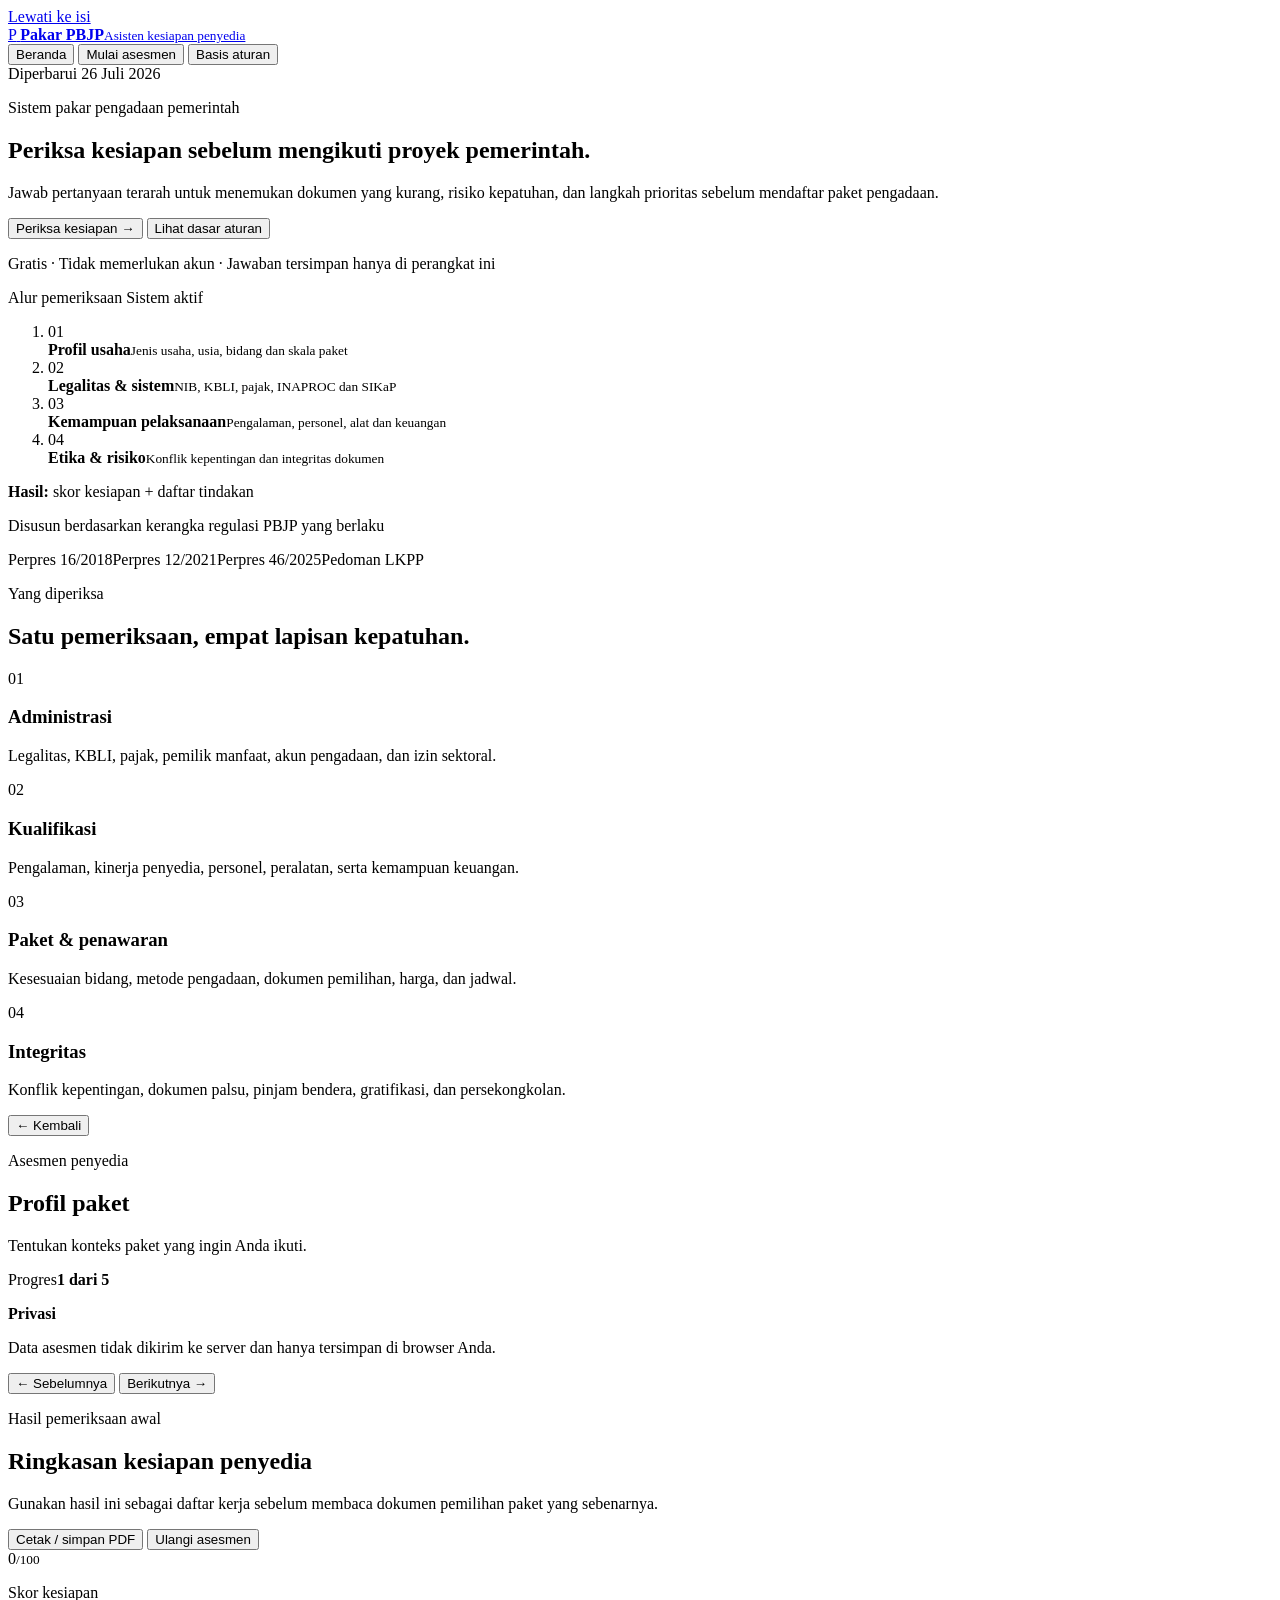
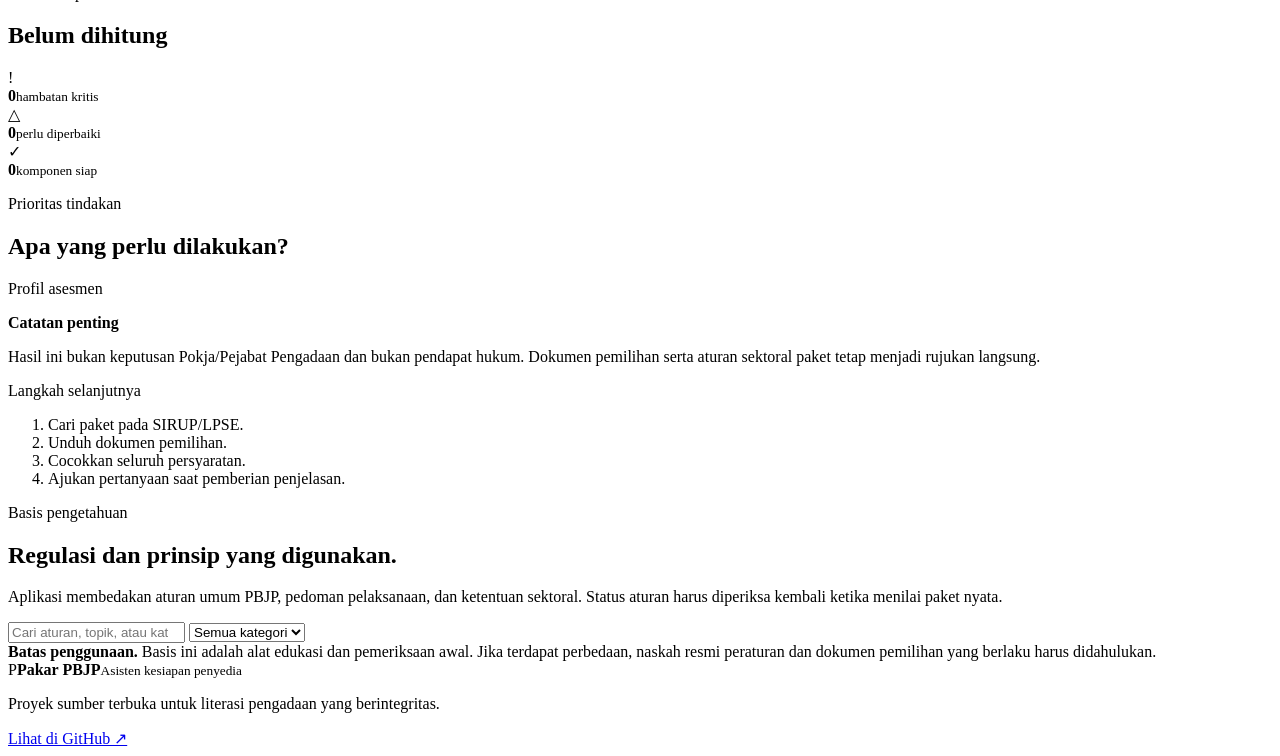
==== index.html @ 183fa2ee "Mulai aplikasi Pakar PBJP" ====
<!doctype html>
<html lang="id">
<head>
  <meta charset="utf-8">
  <meta name="viewport" content="width=device-width, initial-scale=1">
  <meta name="theme-color" content="#0b3b33">
  <meta name="description" content="Aplikasi pakar untuk membantu calon penyedia menilai kesiapan mengikuti Pengadaan Barang/Jasa Pemerintah.">
  <title>Pakar PBJP — Pemeriksaan Kesiapan Penyedia</title>
  <link rel="preconnect" href="https://fonts.googleapis.com">
  <link rel="preconnect" href="https://fonts.gstatic.com" crossorigin>
  <link href="https://fonts.googleapis.com/css2?family=DM+Sans:wght@400;500;600;700&family=Manrope:wght@600;700;800&display=swap" rel="stylesheet">
  <link rel="stylesheet" href="styles.css">
</head>
<body>
  <a class="skip-link" href="#main">Lewati ke isi</a>
  <header class="topbar">
    <a class="brand" href="#" aria-label="Pakar PBJP beranda">
      <span class="brand-mark">P</span>
      <span><strong>Pakar PBJP</strong><small>Asisten kesiapan penyedia</small></span>
    </a>
    <nav aria-label="Navigasi utama">
      <button class="nav-link active" data-view="home">Beranda</button>
      <button class="nav-link" data-view="assessment">Mulai asesmen</button>
      <button class="nav-link" data-view="rules">Basis aturan</button>
    </nav>
    <span class="update-badge">Diperbarui 26 Juli 2026</span>
  </header>

  <main id="main">
    <section class="view active" id="home">
      <div class="hero">
        <div class="hero-copy">
          <p class="eyebrow">Sistem pakar pengadaan pemerintah</p>
          <h1>Periksa kesiapan sebelum mengikuti proyek pemerintah.</h1>
          <p class="lead">Jawab pertanyaan terarah untuk menemukan dokumen yang kurang, risiko kepatuhan, dan langkah prioritas sebelum mendaftar paket pengadaan.</p>
          <div class="hero-actions">
            <button class="primary" data-start>Periksa kesiapan <span>→</span></button>
            <button class="secondary" data-view-link="rules">Lihat dasar aturan</button>
          </div>
          <p class="microcopy">Gratis · Tidak memerlukan akun · Jawaban tersimpan hanya di perangkat ini</p>
        </div>
        <div class="hero-panel" aria-label="Ringkasan proses">
          <div class="panel-head">
            <span>Alur pemeriksaan</span>
            <span class="status-dot">Sistem aktif</span>
          </div>
          <ol class="process-list">
            <li><span>01</span><div><strong>Profil usaha</strong><small>Jenis usaha, usia, bidang dan skala paket</small></div></li>
            <li><span>02</span><div><strong>Legalitas & sistem</strong><small>NIB, KBLI, pajak, INAPROC dan SIKaP</small></div></li>
            <li><span>03</span><div><strong>Kemampuan pelaksanaan</strong><small>Pengalaman, personel, alat dan keuangan</small></div></li>
            <li><span>04</span><div><strong>Etika & risiko</strong><small>Konflik kepentingan dan integritas dokumen</small></div></li>
          </ol>
          <div class="panel-foot"><strong>Hasil:</strong> skor kesiapan + daftar tindakan</div>
        </div>
      </div>

      <div class="trust-strip">
        <p>Disusun berdasarkan kerangka regulasi PBJP yang berlaku</p>
        <div>
          <span>Perpres 16/2018</span><span>Perpres 12/2021</span><span>Perpres 46/2025</span><span>Pedoman LKPP</span>
        </div>
      </div>

      <section class="feature-section">
        <div class="section-heading">
          <p class="eyebrow">Yang diperiksa</p>
          <h2>Satu pemeriksaan, empat lapisan kepatuhan.</h2>
        </div>
        <div class="feature-grid">
          <article><span class="icon">01</span><h3>Administrasi</h3><p>Legalitas, KBLI, pajak, pemilik manfaat, akun pengadaan, dan izin sektoral.</p></article>
          <article><span class="icon">02</span><h3>Kualifikasi</h3><p>Pengalaman, kinerja penyedia, personel, peralatan, serta kemampuan keuangan.</p></article>
          <article><span class="icon">03</span><h3>Paket & penawaran</h3><p>Kesesuaian bidang, metode pengadaan, dokumen pemilihan, harga, dan jadwal.</p></article>
          <article><span class="icon">04</span><h3>Integritas</h3><p>Konflik kepentingan, dokumen palsu, pinjam bendera, gratifikasi, dan persekongkolan.</p></article>
        </div>
      </section>
    </section>

    <section class="view assessment-shell" id="assessment">
      <aside class="assessment-side">
        <button class="back-link" data-view-link="home">← Kembali</button>
        <p class="eyebrow">Asesmen penyedia</p>
        <h2 id="stageTitle">Profil paket</h2>
        <p id="stageDescription">Tentukan konteks paket yang ingin Anda ikuti.</p>
        <div class="progress-wrap">
          <div class="progress-label"><span>Progres</span><strong id="progressText">1 dari 5</strong></div>
          <div class="progress"><span id="progressBar"></span></div>
        </div>
        <ol class="stepper" id="stepper"></ol>
        <div class="privacy-note"><strong>Privasi</strong><p>Data asesmen tidak dikirim ke server dan hanya tersimpan di browser Anda.</p></div>
      </aside>

      <div class="assessment-main">
        <form id="assessmentForm" novalidate>
          <div id="questions"></div>
          <div class="form-actions">
            <button type="button" class="secondary" id="prevBtn">← Sebelumnya</button>
            <button type="button" class="primary" id="nextBtn">Berikutnya →</button>
          </div>
        </form>
      </div>
    </section>

    <section class="view result-view" id="result">
      <div class="result-header">
        <div>
          <p class="eyebrow">Hasil pemeriksaan awal</p>
          <h1>Ringkasan kesiapan penyedia</h1>
          <p>Gunakan hasil ini sebagai daftar kerja sebelum membaca dokumen pemilihan paket yang sebenarnya.</p>
        </div>
        <div class="result-actions">
          <button class="secondary" id="printBtn">Cetak / simpan PDF</button>
          <button class="primary" id="restartBtn">Ulangi asesmen</button>
        </div>
      </div>
      <div class="score-grid">
        <article class="score-card">
          <div class="score-ring" id="scoreRing"><span id="scoreValue">0</span><small>/100</small></div>
          <div><p class="eyebrow">Skor kesiapan</p><h2 id="scoreLabel">Belum dihitung</h2><p id="scoreSummary"></p></div>
        </article>
        <article class="stat-card"><span class="stat-icon danger">!</span><div><strong id="criticalCount">0</strong><small>hambatan kritis</small></div></article>
        <article class="stat-card"><span class="stat-icon warning">△</span><div><strong id="warningCount">0</strong><small>perlu diperbaiki</small></div></article>
        <article class="stat-card"><span class="stat-icon good">✓</span><div><strong id="readyCount">0</strong><small>komponen siap</small></div></article>
      </div>
      <div class="result-layout">
        <section>
          <div class="result-section-head"><div><p class="eyebrow">Prioritas tindakan</p><h2>Apa yang perlu dilakukan?</h2></div><div class="filter-group" id="resultFilters"></div></div>
          <div id="recommendations" class="recommendations"></div>
        </section>
        <aside class="result-aside">
          <div class="aside-card"><p class="eyebrow">Profil asesmen</p><div id="profileSummary"></div></div>
          <div class="aside-card caution"><strong>Catatan penting</strong><p>Hasil ini bukan keputusan Pokja/Pejabat Pengadaan dan bukan pendapat hukum. Dokumen pemilihan serta aturan sektoral paket tetap menjadi rujukan langsung.</p></div>
          <div class="aside-card"><p class="eyebrow">Langkah selanjutnya</p><ol><li>Cari paket pada SIRUP/LPSE.</li><li>Unduh dokumen pemilihan.</li><li>Cocokkan seluruh persyaratan.</li><li>Ajukan pertanyaan saat pemberian penjelasan.</li></ol></div>
        </aside>
      </div>
    </section>

    <section class="view rules-view" id="rules">
      <div class="page-intro">
        <p class="eyebrow">Basis pengetahuan</p>
        <h1>Regulasi dan prinsip yang digunakan.</h1>
        <p>Aplikasi membedakan aturan umum PBJP, pedoman pelaksanaan, dan ketentuan sektoral. Status aturan harus diperiksa kembali ketika menilai paket nyata.</p>
      </div>
      <div class="rule-toolbar">
        <input id="ruleSearch" type="search" placeholder="Cari aturan, topik, atau kata kunci…" aria-label="Cari basis aturan">
        <select id="ruleCategory" aria-label="Filter kategori"><option value="all">Semua kategori</option></select>
      </div>
      <div class="rule-list" id="ruleList"></div>
      <div class="rules-disclaimer"><strong>Batas penggunaan.</strong> Basis ini adalah alat edukasi dan pemeriksaan awal. Jika terdapat perbedaan, naskah resmi peraturan dan dokumen pemilihan yang berlaku harus didahulukan.</div>
    </section>
  </main>

  <footer>
    <div class="brand"><span class="brand-mark">P</span><span><strong>Pakar PBJP</strong><small>Asisten kesiapan penyedia</small></span></div>
    <p>Proyek sumber terbuka untuk literasi pengadaan yang berintegritas.</p>
    <a href="https://github.com/Rofikk/pakar-pbjp" target="_blank" rel="noreferrer">Lihat di GitHub ↗</a>
  </footer>
  <script src="app.js"></script>
</body>
</html>
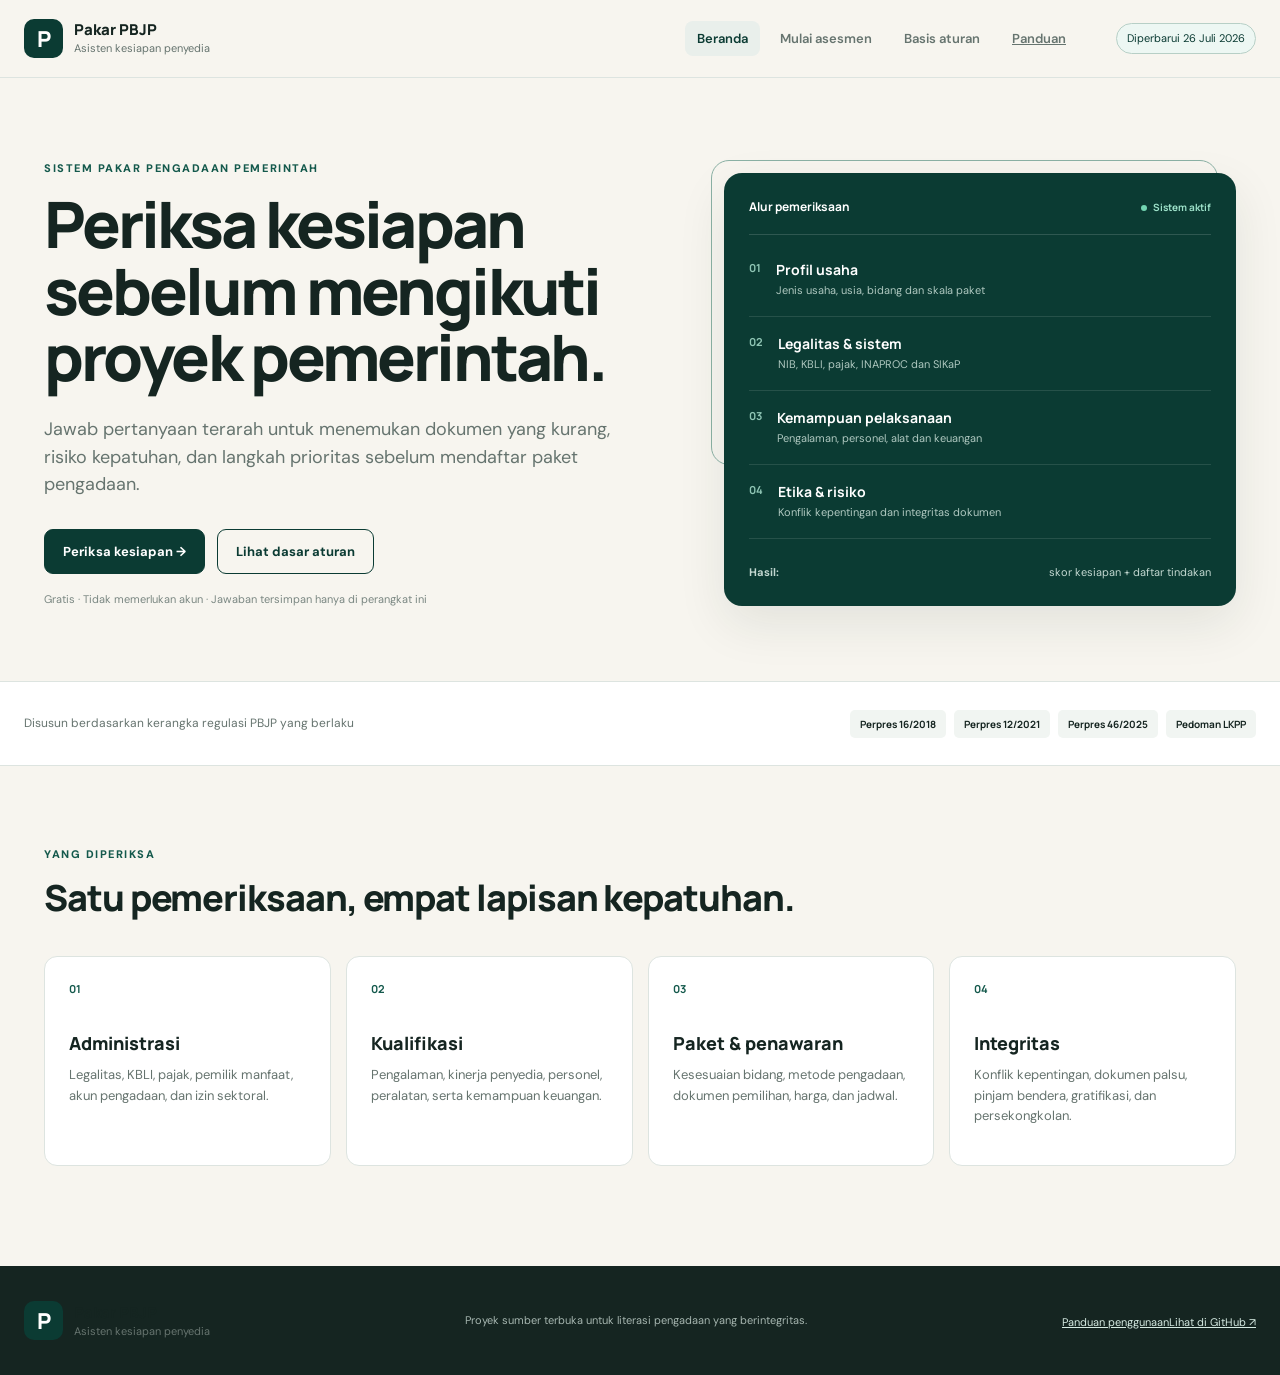
==== commit d0c72f85: "Tambahkan panduan pada index.html" ====
--- a/index.html
+++ b/index.html
@@ -22,6 +22,7 @@
       <button class="nav-link active" data-view="home">Beranda</button>
       <button class="nav-link" data-view="assessment">Mulai asesmen</button>
       <button class="nav-link" data-view="rules">Basis aturan</button>
+      <a class="nav-link" href="panduan.html">Panduan</a>
     </nav>
     <span class="update-badge">Diperbarui 26 Juli 2026</span>
   </header>
@@ -152,7 +153,7 @@
   <footer>
     <div class="brand"><span class="brand-mark">P</span><span><strong>Pakar PBJP</strong><small>Asisten kesiapan penyedia</small></span></div>
     <p>Proyek sumber terbuka untuk literasi pengadaan yang berintegritas.</p>
-    <a href="https://github.com/Rofikk/pakar-pbjp" target="_blank" rel="noreferrer">Lihat di GitHub ↗</a>
+    <div class="footer-links"><a href="panduan.html">Panduan penggunaan</a><a href="https://github.com/Rofikk/pakar-pbjp" target="_blank" rel="noreferrer">Lihat di GitHub ↗</a></div>
   </footer>
   <script src="app.js"></script>
 </body>
--- a/styles.css
+++ b/styles.css
@@ -0,0 +1,4 @@
+:root{--ink:#152521;--muted:#66746f;--green:#0b3b33;--green2:#14594c;--mint:#d9eee7;--cream:#f7f5ef;--paper:#fff;--line:#dde4e0;--red:#b83d3d;--amber:#b36b09;--shadow:0 18px 50px rgba(17,45,38,.09)}
+*{box-sizing:border-box}html{scroll-behavior:smooth}body{margin:0;color:var(--ink);background:var(--cream);font-family:"DM Sans",sans-serif;line-height:1.55}.skip-link{position:absolute;left:-999px}.skip-link:focus{left:16px;top:16px;z-index:99;background:#fff;padding:10px}.topbar{height:78px;background:rgba(247,245,239,.95);backdrop-filter:blur(12px);display:flex;align-items:center;padding:0 max(24px,calc((100vw - 1240px)/2));border-bottom:1px solid var(--line);gap:38px;position:sticky;top:0;z-index:20}.brand{display:flex;align-items:center;gap:11px;text-decoration:none;color:var(--ink);margin-right:auto}.brand-mark{display:grid;place-items:center;width:39px;height:39px;border-radius:10px;background:var(--green);color:white;font:800 22px Manrope}.brand strong,.brand small{display:block}.brand strong{font:800 15px Manrope}.brand small{font-size:11px;color:var(--muted)}nav{display:flex;gap:8px}.nav-link{border:0;background:transparent;padding:9px 12px;border-radius:8px;color:var(--muted);cursor:pointer;font:600 13px "DM Sans"}.nav-link:hover,.nav-link.active{color:var(--green);background:#e9efeb}.update-badge{font-size:11px;border:1px solid #b7cfc6;background:#edf7f3;color:var(--green);padding:6px 10px;border-radius:99px}.view{display:none}.view.active{display:block}.hero{max-width:1240px;margin:0 auto;padding:82px 24px 62px;display:grid;grid-template-columns:1.08fr .92fr;gap:80px;align-items:center}.eyebrow{text-transform:uppercase;letter-spacing:.14em;color:var(--green2);font-size:11px;font-weight:800;margin:0 0 14px}.hero h1,.page-intro h1,.result-header h1{font:800 clamp(38px,5vw,68px)/1.04 Manrope;margin:0;letter-spacing:-.045em;max-width:780px}.lead{font-size:18px;color:var(--muted);max-width:650px;margin:25px 0 30px}.hero-actions,.result-actions,.form-actions{display:flex;gap:12px}.primary,.secondary{border-radius:9px;padding:13px 18px;font:700 13px "DM Sans";cursor:pointer;border:1px solid var(--green);transition:.2s}.primary{background:var(--green);color:#fff}.primary:hover{background:var(--green2);transform:translateY(-1px)}.secondary{background:transparent;color:var(--green)}.secondary:hover{background:#e8efeb}.microcopy{font-size:11px;color:#7a8782;margin-top:17px}.hero-panel{background:var(--green);color:#fff;border-radius:18px;padding:25px;box-shadow:var(--shadow);position:relative}.hero-panel:before{content:"";position:absolute;inset:-13px 18px auto -13px;height:70%;border:1px solid #8bb1a5;border-radius:18px;z-index:-1}.panel-head,.panel-foot,.progress-label{display:flex;justify-content:space-between;align-items:center}.panel-head{font:700 12px Manrope;padding-bottom:19px;border-bottom:1px solid rgba(255,255,255,.15)}.status-dot{color:#9de1c9;font-size:10px}.status-dot:before{content:"";display:inline-block;width:6px;height:6px;border-radius:50%;background:#72d5b2;margin-right:6px}.process-list{list-style:none;margin:0;padding:8px 0}.process-list li{display:flex;gap:15px;padding:17px 0;border-bottom:1px solid rgba(255,255,255,.11)}.process-list li>span{font:700 11px Manrope;color:#8fc5b4}.process-list strong,.process-list small{display:block}.process-list strong{font:700 14px Manrope}.process-list small{font-size:11px;color:#afc8c0;margin-top:3px}.panel-foot{font-size:11px;padding-top:17px;color:#c3d8d1}.trust-strip{background:#fff;border-block:1px solid var(--line);padding:20px max(24px,calc((100vw - 1240px)/2));display:flex;align-items:center;justify-content:space-between;gap:30px}.trust-strip p{font-size:12px;color:var(--muted)}.trust-strip div{display:flex;gap:8px;flex-wrap:wrap}.trust-strip span{font:700 10px Manrope;background:#f1f5f2;padding:7px 10px;border-radius:5px}.feature-section{max-width:1240px;margin:auto;padding:80px 24px 100px}.section-heading h2,.result-section-head h2{font:800 36px/1.15 Manrope;margin:0;letter-spacing:-.03em}.feature-grid{display:grid;grid-template-columns:repeat(4,1fr);gap:15px;margin-top:38px}.feature-grid article{background:#fff;border:1px solid var(--line);border-radius:13px;padding:24px;min-height:210px}.feature-grid .icon{font:700 11px Manrope;color:var(--green2);display:block;margin-bottom:35px}.feature-grid h3{font:800 18px Manrope;margin:0 0 10px}.feature-grid p{font-size:13px;color:var(--muted);margin:0}.assessment-shell.active{display:grid;grid-template-columns:330px minmax(0,850px);max-width:1240px;margin:0 auto;min-height:calc(100vh - 78px)}.assessment-side{padding:45px 35px 50px 24px;border-right:1px solid var(--line)}.assessment-side h2{font:800 27px Manrope;margin:0 0 8px}.assessment-side>p:not(.eyebrow){font-size:13px;color:var(--muted)}.back-link{border:0;background:transparent;padding:0;margin-bottom:40px;color:var(--muted);cursor:pointer}.progress-wrap{margin:33px 0}.progress-label{font-size:11px;margin-bottom:8px}.progress{height:6px;background:#dce5e0;border-radius:10px;overflow:hidden}.progress span{display:block;height:100%;width:20%;background:var(--green2);transition:.25s}.stepper{list-style:none;padding:0;margin:35px 0}.stepper li{display:flex;gap:12px;align-items:center;color:#8b9692;font-size:12px;padding:9px 0}.stepper li span{width:25px;height:25px;border-radius:50%;display:grid;place-items:center;border:1px solid #cad4cf;font-size:10px}.stepper li.active{color:var(--green);font-weight:700}.stepper li.active span,.stepper li.done span{background:var(--green);border-color:var(--green);color:#fff}.privacy-note{background:#edf3ef;border-radius:10px;padding:15px;font-size:11px;margin-top:35px}.privacy-note p{margin:4px 0 0;color:var(--muted)}.assessment-main{padding:52px 50px}.question-head{margin-bottom:33px}.question-head .counter{font:800 11px Manrope;color:var(--green2)}.question-head h1{font:800 32px/1.15 Manrope;margin:8px 0}.question-head p{color:var(--muted);font-size:14px}.question-group{border:0;padding:0;margin:0 0 27px}.question-group legend{font:700 15px Manrope;margin-bottom:12px}.required{color:var(--red)}.option-grid{display:grid;grid-template-columns:repeat(2,1fr);gap:10px}.option{position:relative}.option input{position:absolute;opacity:0}.option label{display:block;background:#fff;border:1px solid var(--line);border-radius:10px;padding:14px 15px;cursor:pointer;min-height:67px}.option label strong,.option label small{display:block}.option label strong{font-size:13px}.option label small{font-size:11px;color:var(--muted);margin-top:3px}.option input:checked+label{border:2px solid var(--green2);background:#edf7f3;padding:13px 14px}.option input:focus-visible+label{outline:3px solid #83b7a7}.field input,.field select{width:100%;padding:13px;border:1px solid var(--line);border-radius:9px;background:#fff;font:13px "DM Sans";margin-top:7px}.form-actions{justify-content:space-between;border-top:1px solid var(--line);padding-top:25px;margin-top:35px}.error-message{background:#fff0f0;color:#8f2c2c;border:1px solid #e8bbbb;padding:10px 12px;border-radius:8px;font-size:12px;margin-bottom:18px}.result-view,.rules-view{max-width:1240px;margin:auto;padding:55px 24px 100px}.result-header{display:flex;justify-content:space-between;align-items:end;border-bottom:1px solid var(--line);padding-bottom:32px}.result-header h1,.page-intro h1{font-size:44px}.result-header>div>p:last-child,.page-intro>p:last-child{color:var(--muted);max-width:700px}.score-grid{display:grid;grid-template-columns:2fr repeat(3,1fr);gap:12px;margin:25px 0}.score-card,.stat-card,.aside-card{background:#fff;border:1px solid var(--line);border-radius:12px;padding:20px}.score-card{display:flex;align-items:center;gap:20px}.score-card h2{font:800 20px Manrope;margin:0}.score-card p:last-child{font-size:12px;color:var(--muted);margin:5px 0}.score-ring{--score:0;flex:0 0 88px;width:88px;height:88px;border-radius:50%;display:grid;place-items:center;background:conic-gradient(var(--green2) calc(var(--score)*1%),#e1e8e4 0);position:relative;font:800 25px Manrope}.score-ring:before{content:"";position:absolute;inset:8px;background:#fff;border-radius:50%}.score-ring span,.score-ring small{position:relative;z-index:1}.score-ring small{font-size:9px;margin-left:-24px;margin-top:35px}.stat-card{display:flex;align-items:center;gap:12px}.stat-card strong,.stat-card small{display:block}.stat-card strong{font:800 25px Manrope}.stat-card small{font-size:10px;color:var(--muted)}.stat-icon{width:35px;height:35px;border-radius:50%;display:grid;place-items:center;font-weight:800}.stat-icon.danger{background:#f8dddd;color:var(--red)}.stat-icon.warning{background:#f8ead1;color:var(--amber)}.stat-icon.good{background:#dcefe7;color:var(--green2)}.result-layout{display:grid;grid-template-columns:minmax(0,1fr) 300px;gap:22px;margin-top:42px}.result-section-head{display:flex;align-items:end;justify-content:space-between;margin-bottom:20px}.filter-group{display:flex;gap:5px}.filter-group button{border:1px solid var(--line);background:#fff;border-radius:99px;padding:6px 10px;font-size:10px;cursor:pointer}.filter-group button.active{background:var(--green);color:#fff}.recommendation{background:#fff;border:1px solid var(--line);border-left:4px solid var(--amber);border-radius:10px;padding:17px;margin-bottom:10px;display:grid;grid-template-columns:35px 1fr auto;gap:12px}.recommendation.critical{border-left-color:var(--red)}.recommendation.ready{border-left-color:#2d9171}.recommendation h3{font:800 14px Manrope;margin:0 0 4px}.recommendation p{font-size:12px;color:var(--muted);margin:0}.recommendation .tag{font-size:9px;text-transform:uppercase;font-weight:800}.result-aside{display:flex;flex-direction:column;gap:12px}.aside-card h4{font-size:12px;margin:11px 0 2px}.aside-card p,.aside-card li{font-size:11px;color:var(--muted)}.aside-card ol{padding-left:18px}.aside-card.caution{background:#fff8e9;border-color:#ead8b4}.page-intro{padding:20px 0 30px;border-bottom:1px solid var(--line)}.rule-toolbar{display:flex;gap:10px;margin:25px 0}.rule-toolbar input{flex:1}.rule-toolbar input,.rule-toolbar select{background:#fff;border:1px solid var(--line);padding:12px 14px;border-radius:9px;font:12px "DM Sans"}.rule-list{display:grid;gap:10px}.rule-card{background:#fff;border:1px solid var(--line);border-radius:10px;padding:20px;display:grid;grid-template-columns:150px 1fr auto;gap:18px;align-items:start}.rule-card .category{font:800 10px Manrope;color:var(--green2);text-transform:uppercase}.rule-card h3{font:800 16px Manrope;margin:0 0 6px}.rule-card p{font-size:12px;color:var(--muted);margin:0}.rule-card a{font-size:11px;color:var(--green2)}.rules-disclaimer{margin-top:25px;padding:17px;background:#ecefe9;border-radius:9px;font-size:11px;color:var(--muted)}footer{background:var(--ink);color:#fff;padding:35px max(24px,calc((100vw - 1240px)/2));display:flex;align-items:center;gap:35px}footer p{font-size:11px;color:#a6b6b0;margin-right:auto}footer a{color:#d6ebe3;font-size:11px}
+@media(max-width:900px){.topbar nav,.update-badge{display:none}.hero{grid-template-columns:1fr;padding-top:55px;gap:45px}.feature-grid{grid-template-columns:repeat(2,1fr)}.assessment-shell.active{grid-template-columns:1fr}.assessment-side{border-right:0;border-bottom:1px solid var(--line);padding:25px}.stepper{display:none}.assessment-main{padding:35px 24px}.score-grid{grid-template-columns:repeat(3,1fr)}.score-card{grid-column:1/-1}.result-layout{grid-template-columns:1fr}.rule-card{grid-template-columns:1fr}.rule-card a{justify-self:start}}@media(max-width:600px){.hero{padding:42px 18px}.hero h1{font-size:40px}.hero-actions,.result-actions{flex-direction:column}.trust-strip{align-items:flex-start;flex-direction:column}.feature-grid,.option-grid{grid-template-columns:1fr}.result-header{align-items:flex-start;flex-direction:column;gap:20px}.score-grid{grid-template-columns:1fr}.score-card{grid-column:auto}.result-section-head{align-items:flex-start;flex-direction:column;gap:15px}.result-actions{width:100%}.result-actions button{width:100%}.rule-toolbar{flex-direction:column}footer{align-items:flex-start;flex-direction:column}footer p{margin:0}.assessment-main{padding:28px 18px}.assessment-side{padding:22px 18px}.result-view,.rules-view{padding-inline:18px}}
+@media print{.topbar,footer,.result-actions,.filter-group{display:none!important}.view{display:none!important}#result{display:block!important;padding:0}.result-layout{grid-template-columns:1fr}.recommendation{break-inside:avoid}}
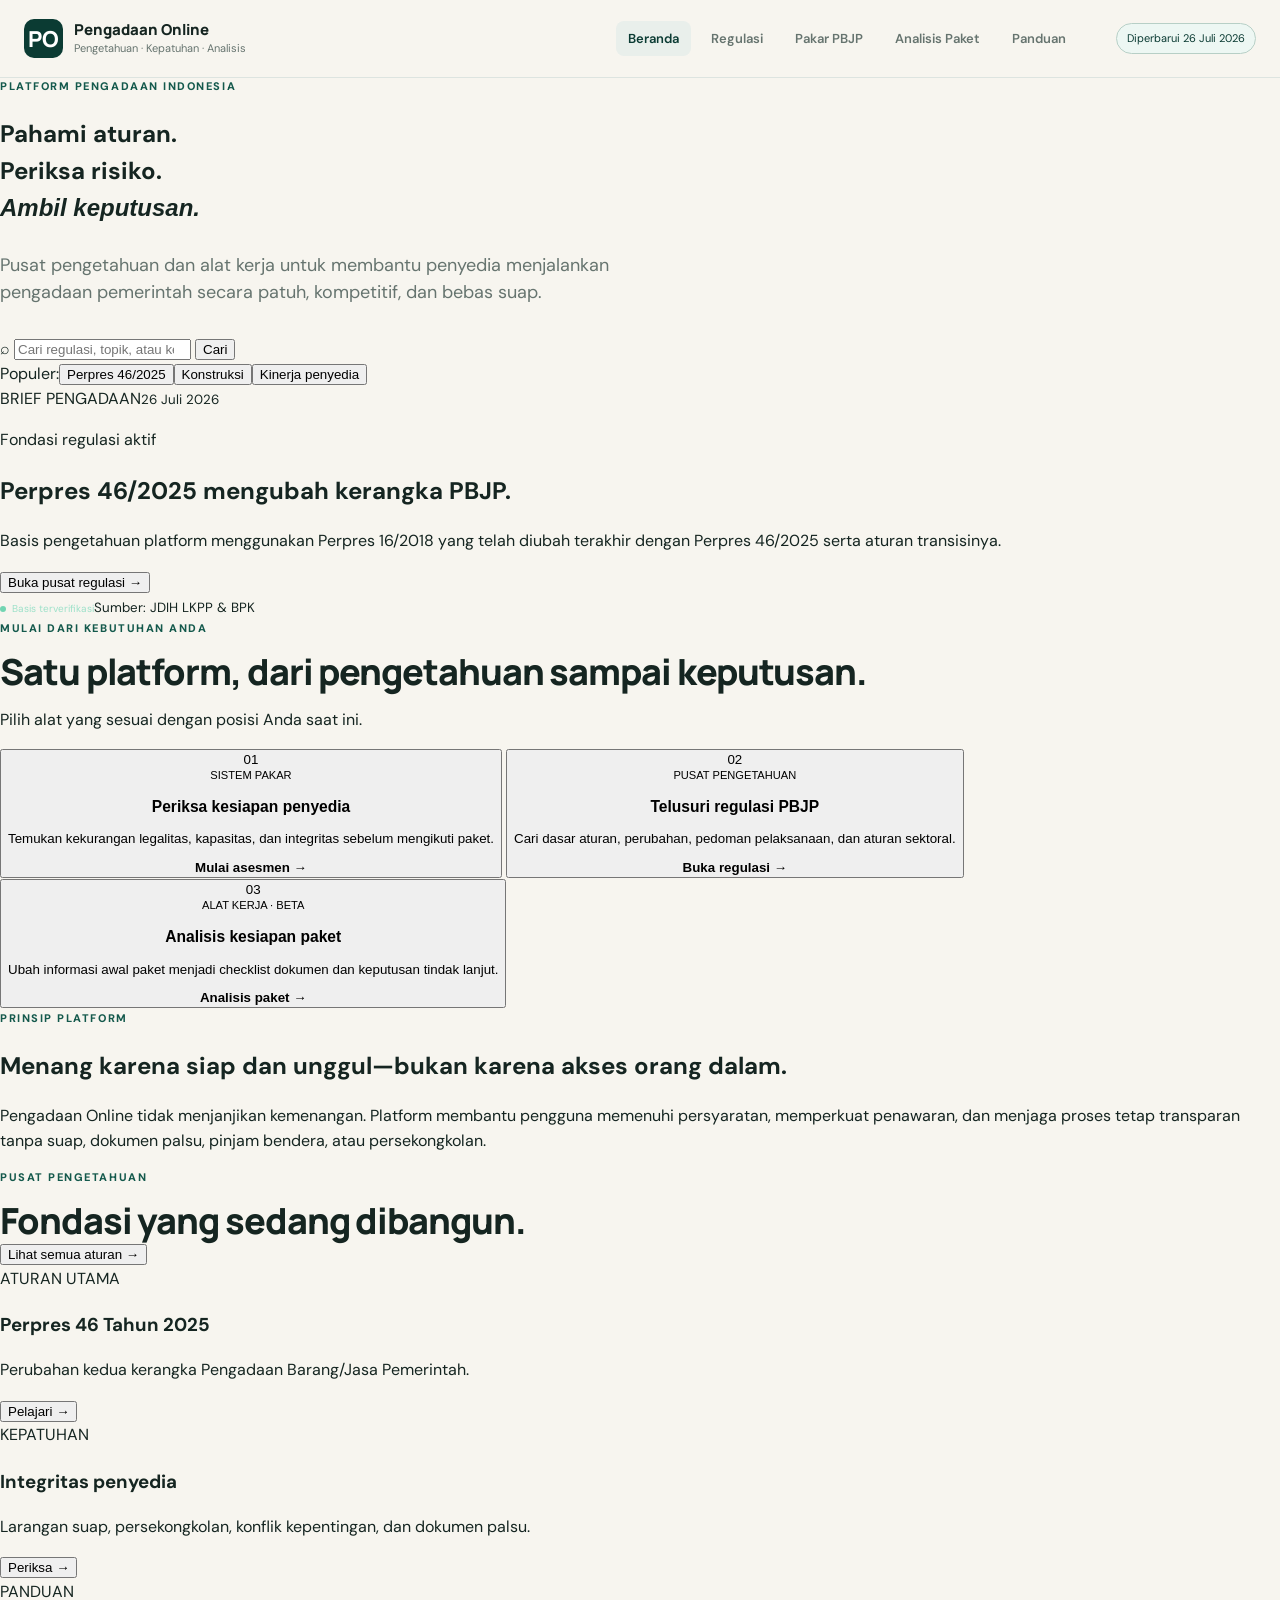
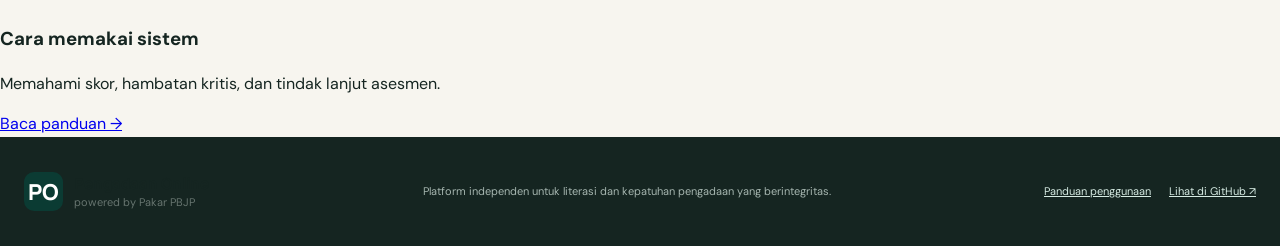
==== commit 8f1b11ec: "Bangun portal awal Pengadaan Online" ====
--- a/index.html
+++ b/index.html
@@ -4,8 +4,8 @@
   <meta charset="utf-8">
   <meta name="viewport" content="width=device-width, initial-scale=1">
   <meta name="theme-color" content="#0b3b33">
-  <meta name="description" content="Aplikasi pakar untuk membantu calon penyedia menilai kesiapan mengikuti Pengadaan Barang/Jasa Pemerintah.">
-  <title>Pakar PBJP — Pemeriksaan Kesiapan Penyedia</title>
+  <meta name="description" content="Pengadaan Online: pusat pengetahuan, kepatuhan, dan alat kerja pengadaan barang/jasa Indonesia.">
+  <title>Pengadaan Online — Pengetahuan dan Kepatuhan PBJP</title>
   <link rel="preconnect" href="https://fonts.googleapis.com">
   <link rel="preconnect" href="https://fonts.gstatic.com" crossorigin>
   <link href="https://fonts.googleapis.com/css2?family=DM+Sans:wght@400;500;600;700&family=Manrope:wght@600;700;800&display=swap" rel="stylesheet">
@@ -14,14 +14,15 @@
 <body>
   <a class="skip-link" href="#main">Lewati ke isi</a>
   <header class="topbar">
-    <a class="brand" href="#" aria-label="Pakar PBJP beranda">
-      <span class="brand-mark">P</span>
-      <span><strong>Pakar PBJP</strong><small>Asisten kesiapan penyedia</small></span>
+    <a class="brand" href="#" aria-label="Pengadaan Online beranda">
+      <span class="brand-mark">PO</span>
+      <span><strong>Pengadaan Online</strong><small>Pengetahuan · Kepatuhan · Analisis</small></span>
     </a>
     <nav aria-label="Navigasi utama">
       <button class="nav-link active" data-view="home">Beranda</button>
-      <button class="nav-link" data-view="assessment">Mulai asesmen</button>
-      <button class="nav-link" data-view="rules">Basis aturan</button>
+      <button class="nav-link" data-view="rules">Regulasi</button>
+      <button class="nav-link" data-view="assessment">Pakar PBJP</button>
+      <button class="nav-link" data-view="analyzer">Analisis Paket</button>
       <a class="nav-link" href="panduan.html">Panduan</a>
     </nav>
     <span class="update-badge">Diperbarui 26 Juli 2026</span>
@@ -29,49 +30,48 @@
 
   <main id="main">
     <section class="view active" id="home">
-      <div class="hero">
-        <div class="hero-copy">
-          <p class="eyebrow">Sistem pakar pengadaan pemerintah</p>
-          <h1>Periksa kesiapan sebelum mengikuti proyek pemerintah.</h1>
-          <p class="lead">Jawab pertanyaan terarah untuk menemukan dokumen yang kurang, risiko kepatuhan, dan langkah prioritas sebelum mendaftar paket pengadaan.</p>
-          <div class="hero-actions">
-            <button class="primary" data-start>Periksa kesiapan <span>→</span></button>
-            <button class="secondary" data-view-link="rules">Lihat dasar aturan</button>
+      <div class="portal-hero">
+        <div class="portal-copy">
+          <p class="eyebrow">Platform pengadaan Indonesia</p>
+          <h1>Pahami aturan.<br>Periksa risiko.<br><em>Ambil keputusan.</em></h1>
+          <p class="lead">Pusat pengetahuan dan alat kerja untuk membantu penyedia menjalankan pengadaan pemerintah secara patuh, kompetitif, dan bebas suap.</p>
+          <div class="portal-search">
+            <span>⌕</span>
+            <input id="portalSearch" type="search" placeholder="Cari regulasi, topik, atau kebutuhan pengadaan…" aria-label="Cari di Pengadaan Online">
+            <button id="portalSearchBtn">Cari</button>
           </div>
-          <p class="microcopy">Gratis · Tidak memerlukan akun · Jawaban tersimpan hanya di perangkat ini</p>
+          <div class="quick-topics"><span>Populer:</span><button data-search-topic="Perpres 46">Perpres 46/2025</button><button data-search-topic="Konstruksi">Konstruksi</button><button data-search-topic="Kinerja">Kinerja penyedia</button></div>
         </div>
-        <div class="hero-panel" aria-label="Ringkasan proses">
-          <div class="panel-head">
-            <span>Alur pemeriksaan</span>
-            <span class="status-dot">Sistem aktif</span>
-          </div>
-          <ol class="process-list">
-            <li><span>01</span><div><strong>Profil usaha</strong><small>Jenis usaha, usia, bidang dan skala paket</small></div></li>
-            <li><span>02</span><div><strong>Legalitas & sistem</strong><small>NIB, KBLI, pajak, INAPROC dan SIKaP</small></div></li>
-            <li><span>03</span><div><strong>Kemampuan pelaksanaan</strong><small>Pengalaman, personel, alat dan keuangan</small></div></li>
-            <li><span>04</span><div><strong>Etika & risiko</strong><small>Konflik kepentingan dan integritas dokumen</small></div></li>
-          </ol>
-          <div class="panel-foot"><strong>Hasil:</strong> skor kesiapan + daftar tindakan</div>
-        </div>
+        <aside class="daily-brief">
+          <div class="brief-top"><span>BRIEF PENGADAAN</span><small>26 Juli 2026</small></div>
+          <p class="brief-label">Fondasi regulasi aktif</p>
+          <h2>Perpres 46/2025 mengubah kerangka PBJP.</h2>
+          <p>Basis pengetahuan platform menggunakan Perpres 16/2018 yang telah diubah terakhir dengan Perpres 46/2025 serta aturan transisinya.</p>
+          <button class="brief-link" data-view-link="rules">Buka pusat regulasi →</button>
+          <div class="brief-foot"><span class="status-dot">Basis terverifikasi</span><small>Sumber: JDIH LKPP & BPK</small></div>
+        </aside>
       </div>
 
-      <div class="trust-strip">
-        <p>Disusun berdasarkan kerangka regulasi PBJP yang berlaku</p>
-        <div>
-          <span>Perpres 16/2018</span><span>Perpres 12/2021</span><span>Perpres 46/2025</span><span>Pedoman LKPP</span>
+      <section class="portal-products">
+        <div class="section-heading portal-heading"><div><p class="eyebrow">Mulai dari kebutuhan Anda</p><h2>Satu platform, dari pengetahuan sampai keputusan.</h2></div><p>Pilih alat yang sesuai dengan posisi Anda saat ini.</p></div>
+        <div class="product-grid">
+          <button class="product-card primary-product" data-view-link="assessment"><span class="product-no">01</span><div><small>SISTEM PAKAR</small><h3>Periksa kesiapan penyedia</h3><p>Temukan kekurangan legalitas, kapasitas, dan integritas sebelum mengikuti paket.</p></div><b>Mulai asesmen →</b></button>
+          <button class="product-card" data-view-link="rules"><span class="product-no">02</span><div><small>PUSAT PENGETAHUAN</small><h3>Telusuri regulasi PBJP</h3><p>Cari dasar aturan, perubahan, pedoman pelaksanaan, dan aturan sektoral.</p></div><b>Buka regulasi →</b></button>
+          <button class="product-card" data-view-link="analyzer"><span class="product-no">03</span><div><small>ALAT KERJA · BETA</small><h3>Analisis kesiapan paket</h3><p>Ubah informasi awal paket menjadi checklist dokumen dan keputusan tindak lanjut.</p></div><b>Analisis paket →</b></button>
         </div>
-      </div>
+      </section>
 
-      <section class="feature-section">
-        <div class="section-heading">
-          <p class="eyebrow">Yang diperiksa</p>
-          <h2>Satu pemeriksaan, empat lapisan kepatuhan.</h2>
-        </div>
-        <div class="feature-grid">
-          <article><span class="icon">01</span><h3>Administrasi</h3><p>Legalitas, KBLI, pajak, pemilik manfaat, akun pengadaan, dan izin sektoral.</p></article>
-          <article><span class="icon">02</span><h3>Kualifikasi</h3><p>Pengalaman, kinerja penyedia, personel, peralatan, serta kemampuan keuangan.</p></article>
-          <article><span class="icon">03</span><h3>Paket & penawaran</h3><p>Kesesuaian bidang, metode pengadaan, dokumen pemilihan, harga, dan jadwal.</p></article>
-          <article><span class="icon">04</span><h3>Integritas</h3><p>Konflik kepentingan, dokumen palsu, pinjam bendera, gratifikasi, dan persekongkolan.</p></article>
+      <section class="integrity-band">
+        <div><p class="eyebrow">Prinsip platform</p><h2>Menang karena siap dan unggul—bukan karena akses orang dalam.</h2></div>
+        <p>Pengadaan Online tidak menjanjikan kemenangan. Platform membantu pengguna memenuhi persyaratan, memperkuat penawaran, dan menjaga proses tetap transparan tanpa suap, dokumen palsu, pinjam bendera, atau persekongkolan.</p>
+      </section>
+
+      <section class="knowledge-preview">
+        <div class="section-heading portal-heading"><div><p class="eyebrow">Pusat pengetahuan</p><h2>Fondasi yang sedang dibangun.</h2></div><button class="text-button" data-view-link="rules">Lihat semua aturan →</button></div>
+        <div class="knowledge-grid">
+          <article><span>ATURAN UTAMA</span><h3>Perpres 46 Tahun 2025</h3><p>Perubahan kedua kerangka Pengadaan Barang/Jasa Pemerintah.</p><button data-view-link="rules">Pelajari →</button></article>
+          <article><span>KEPATUHAN</span><h3>Integritas penyedia</h3><p>Larangan suap, persekongkolan, konflik kepentingan, dan dokumen palsu.</p><button data-view-link="assessment">Periksa →</button></article>
+          <article><span>PANDUAN</span><h3>Cara memakai sistem</h3><p>Memahami skor, hambatan kritis, dan tindak lanjut asesmen.</p><a href="panduan.html">Baca panduan →</a></article>
         </div>
       </section>
     </section>
@@ -148,11 +148,37 @@
       <div class="rule-list" id="ruleList"></div>
       <div class="rules-disclaimer"><strong>Batas penggunaan.</strong> Basis ini adalah alat edukasi dan pemeriksaan awal. Jika terdapat perbedaan, naskah resmi peraturan dan dokumen pemilihan yang berlaku harus didahulukan.</div>
     </section>
+
+    <section class="view analyzer-view" id="analyzer">
+      <div class="page-intro analyzer-intro">
+        <div><p class="eyebrow">Analisis Paket · Beta</p><h1>Ubah informasi paket menjadi keputusan awal.</h1><p>Masukkan kondisi yang sudah diketahui. Sistem menyusun checklist persiapan dan mengidentifikasi informasi yang masih hilang.</p></div>
+        <span class="beta-badge">BETA 0.1</span>
+      </div>
+      <div class="analyzer-layout">
+        <form id="packageForm" class="package-form">
+          <div class="field-row"><label>Nama paket<input name="packageName" required placeholder="Contoh: Pengadaan perangkat jaringan"></label><label>Instansi<input name="agency" placeholder="Nama K/L/Pemda"></label></div>
+          <div class="field-row"><label>Jenis pengadaan<select name="packageType" required><option value="">Pilih jenis</option><option value="barang">Barang</option><option value="konstruksi">Pekerjaan konstruksi</option><option value="konsultansi">Jasa konsultansi</option><option value="lainnya">Jasa lainnya</option></select></label><label>Nilai paket<select name="packageRange" required><option value="">Pilih kisaran</option><option value="small">≤ Rp100 juta</option><option value="medium">Rp100–400 juta</option><option value="large">Rp400 juta–2,5 miliar</option><option value="enterprise">&gt; Rp2,5 miliar</option></select></label></div>
+          <fieldset class="package-checks"><legend>Informasi yang sudah tersedia</legend>
+            <label><input type="checkbox" name="rup"> Paket ditemukan di SIRUP</label>
+            <label><input type="checkbox" name="selectionDoc"> Dokumen pemilihan lengkap</label>
+            <label><input type="checkbox" name="spec"> Spesifikasi teknis/KAK dipahami</label>
+            <label><input type="checkbox" name="contract"> Rancangan kontrak sudah dibaca</label>
+            <label><input type="checkbox" name="qualification"> Persyaratan kualifikasi sudah dipetakan</label>
+            <label><input type="checkbox" name="cost"> HPP dan arus kas sudah dihitung</label>
+          </fieldset>
+          <label class="integrity-confirm"><input type="checkbox" name="integrity" required><span>Saya akan mengikuti proses secara sah tanpa suap, persekongkolan, dokumen palsu, atau pinjam bendera.</span></label>
+          <button class="primary analyzer-submit" type="submit">Buat analisis awal →</button>
+        </form>
+        <aside id="packageOutput" class="package-output empty">
+          <span class="output-icon">⌁</span><h2>Hasil analisis akan muncul di sini.</h2><p>Sistem belum mengunggah atau membaca dokumen. Versi beta ini menilai kelengkapan informasi awal paket.</p>
+        </aside>
+      </div>
+    </section>
   </main>
 
   <footer>
-    <div class="brand"><span class="brand-mark">P</span><span><strong>Pakar PBJP</strong><small>Asisten kesiapan penyedia</small></span></div>
-    <p>Proyek sumber terbuka untuk literasi pengadaan yang berintegritas.</p>
+    <div class="brand"><span class="brand-mark">PO</span><span><strong>Pengadaan Online</strong><small>powered by Pakar PBJP</small></span></div>
+    <p>Platform independen untuk literasi dan kepatuhan pengadaan yang berintegritas.</p>
     <div class="footer-links"><a href="panduan.html">Panduan penggunaan</a><a href="https://github.com/Rofikk/pakar-pbjp" target="_blank" rel="noreferrer">Lihat di GitHub ↗</a></div>
   </footer>
   <script src="app.js"></script>
--- a/styles.css
+++ b/styles.css
@@ -2,3 +2,7 @@
 *{box-sizing:border-box}html{scroll-behavior:smooth}body{margin:0;color:var(--ink);background:var(--cream);font-family:"DM Sans",sans-serif;line-height:1.55}.skip-link{position:absolute;left:-999px}.skip-link:focus{left:16px;top:16px;z-index:99;background:#fff;padding:10px}.topbar{height:78px;background:rgba(247,245,239,.95);backdrop-filter:blur(12px);display:flex;align-items:center;padding:0 max(24px,calc((100vw - 1240px)/2));border-bottom:1px solid var(--line);gap:38px;position:sticky;top:0;z-index:20}.brand{display:flex;align-items:center;gap:11px;text-decoration:none;color:var(--ink);margin-right:auto}.brand-mark{display:grid;place-items:center;width:39px;height:39px;border-radius:10px;background:var(--green);color:white;font:800 22px Manrope}.brand strong,.brand small{display:block}.brand strong{font:800 15px Manrope}.brand small{font-size:11px;color:var(--muted)}nav{display:flex;gap:8px}.nav-link{border:0;background:transparent;padding:9px 12px;border-radius:8px;color:var(--muted);cursor:pointer;font:600 13px "DM Sans"}.nav-link:hover,.nav-link.active{color:var(--green);background:#e9efeb}.update-badge{font-size:11px;border:1px solid #b7cfc6;background:#edf7f3;color:var(--green);padding:6px 10px;border-radius:99px}.view{display:none}.view.active{display:block}.hero{max-width:1240px;margin:0 auto;padding:82px 24px 62px;display:grid;grid-template-columns:1.08fr .92fr;gap:80px;align-items:center}.eyebrow{text-transform:uppercase;letter-spacing:.14em;color:var(--green2);font-size:11px;font-weight:800;margin:0 0 14px}.hero h1,.page-intro h1,.result-header h1{font:800 clamp(38px,5vw,68px)/1.04 Manrope;margin:0;letter-spacing:-.045em;max-width:780px}.lead{font-size:18px;color:var(--muted);max-width:650px;margin:25px 0 30px}.hero-actions,.result-actions,.form-actions{display:flex;gap:12px}.primary,.secondary{border-radius:9px;padding:13px 18px;font:700 13px "DM Sans";cursor:pointer;border:1px solid var(--green);transition:.2s}.primary{background:var(--green);color:#fff}.primary:hover{background:var(--green2);transform:translateY(-1px)}.secondary{background:transparent;color:var(--green)}.secondary:hover{background:#e8efeb}.microcopy{font-size:11px;color:#7a8782;margin-top:17px}.hero-panel{background:var(--green);color:#fff;border-radius:18px;padding:25px;box-shadow:var(--shadow);position:relative}.hero-panel:before{content:"";position:absolute;inset:-13px 18px auto -13px;height:70%;border:1px solid #8bb1a5;border-radius:18px;z-index:-1}.panel-head,.panel-foot,.progress-label{display:flex;justify-content:space-between;align-items:center}.panel-head{font:700 12px Manrope;padding-bottom:19px;border-bottom:1px solid rgba(255,255,255,.15)}.status-dot{color:#9de1c9;font-size:10px}.status-dot:before{content:"";display:inline-block;width:6px;height:6px;border-radius:50%;background:#72d5b2;margin-right:6px}.process-list{list-style:none;margin:0;padding:8px 0}.process-list li{display:flex;gap:15px;padding:17px 0;border-bottom:1px solid rgba(255,255,255,.11)}.process-list li>span{font:700 11px Manrope;color:#8fc5b4}.process-list strong,.process-list small{display:block}.process-list strong{font:700 14px Manrope}.process-list small{font-size:11px;color:#afc8c0;margin-top:3px}.panel-foot{font-size:11px;padding-top:17px;color:#c3d8d1}.trust-strip{background:#fff;border-block:1px solid var(--line);padding:20px max(24px,calc((100vw - 1240px)/2));display:flex;align-items:center;justify-content:space-between;gap:30px}.trust-strip p{font-size:12px;color:var(--muted)}.trust-strip div{display:flex;gap:8px;flex-wrap:wrap}.trust-strip span{font:700 10px Manrope;background:#f1f5f2;padding:7px 10px;border-radius:5px}.feature-section{max-width:1240px;margin:auto;padding:80px 24px 100px}.section-heading h2,.result-section-head h2{font:800 36px/1.15 Manrope;margin:0;letter-spacing:-.03em}.feature-grid{display:grid;grid-template-columns:repeat(4,1fr);gap:15px;margin-top:38px}.feature-grid article{background:#fff;border:1px solid var(--line);border-radius:13px;padding:24px;min-height:210px}.feature-grid .icon{font:700 11px Manrope;color:var(--green2);display:block;margin-bottom:35px}.feature-grid h3{font:800 18px Manrope;margin:0 0 10px}.feature-grid p{font-size:13px;color:var(--muted);margin:0}.assessment-shell.active{display:grid;grid-template-columns:330px minmax(0,850px);max-width:1240px;margin:0 auto;min-height:calc(100vh - 78px)}.assessment-side{padding:45px 35px 50px 24px;border-right:1px solid var(--line)}.assessment-side h2{font:800 27px Manrope;margin:0 0 8px}.assessment-side>p:not(.eyebrow){font-size:13px;color:var(--muted)}.back-link{border:0;background:transparent;padding:0;margin-bottom:40px;color:var(--muted);cursor:pointer}.progress-wrap{margin:33px 0}.progress-label{font-size:11px;margin-bottom:8px}.progress{height:6px;background:#dce5e0;border-radius:10px;overflow:hidden}.progress span{display:block;height:100%;width:20%;background:var(--green2);transition:.25s}.stepper{list-style:none;padding:0;margin:35px 0}.stepper li{display:flex;gap:12px;align-items:center;color:#8b9692;font-size:12px;padding:9px 0}.stepper li span{width:25px;height:25px;border-radius:50%;display:grid;place-items:center;border:1px solid #cad4cf;font-size:10px}.stepper li.active{color:var(--green);font-weight:700}.stepper li.active span,.stepper li.done span{background:var(--green);border-color:var(--green);color:#fff}.privacy-note{background:#edf3ef;border-radius:10px;padding:15px;font-size:11px;margin-top:35px}.privacy-note p{margin:4px 0 0;color:var(--muted)}.assessment-main{padding:52px 50px}.question-head{margin-bottom:33px}.question-head .counter{font:800 11px Manrope;color:var(--green2)}.question-head h1{font:800 32px/1.15 Manrope;margin:8px 0}.question-head p{color:var(--muted);font-size:14px}.question-group{border:0;padding:0;margin:0 0 27px}.question-group legend{font:700 15px Manrope;margin-bottom:12px}.required{color:var(--red)}.option-grid{display:grid;grid-template-columns:repeat(2,1fr);gap:10px}.option{position:relative}.option input{position:absolute;opacity:0}.option label{display:block;background:#fff;border:1px solid var(--line);border-radius:10px;padding:14px 15px;cursor:pointer;min-height:67px}.option label strong,.option label small{display:block}.option label strong{font-size:13px}.option label small{font-size:11px;color:var(--muted);margin-top:3px}.option input:checked+label{border:2px solid var(--green2);background:#edf7f3;padding:13px 14px}.option input:focus-visible+label{outline:3px solid #83b7a7}.field input,.field select{width:100%;padding:13px;border:1px solid var(--line);border-radius:9px;background:#fff;font:13px "DM Sans";margin-top:7px}.form-actions{justify-content:space-between;border-top:1px solid var(--line);padding-top:25px;margin-top:35px}.error-message{background:#fff0f0;color:#8f2c2c;border:1px solid #e8bbbb;padding:10px 12px;border-radius:8px;font-size:12px;margin-bottom:18px}.result-view,.rules-view{max-width:1240px;margin:auto;padding:55px 24px 100px}.result-header{display:flex;justify-content:space-between;align-items:end;border-bottom:1px solid var(--line);padding-bottom:32px}.result-header h1,.page-intro h1{font-size:44px}.result-header>div>p:last-child,.page-intro>p:last-child{color:var(--muted);max-width:700px}.score-grid{display:grid;grid-template-columns:2fr repeat(3,1fr);gap:12px;margin:25px 0}.score-card,.stat-card,.aside-card{background:#fff;border:1px solid var(--line);border-radius:12px;padding:20px}.score-card{display:flex;align-items:center;gap:20px}.score-card h2{font:800 20px Manrope;margin:0}.score-card p:last-child{font-size:12px;color:var(--muted);margin:5px 0}.score-ring{--score:0;flex:0 0 88px;width:88px;height:88px;border-radius:50%;display:grid;place-items:center;background:conic-gradient(var(--green2) calc(var(--score)*1%),#e1e8e4 0);position:relative;font:800 25px Manrope}.score-ring:before{content:"";position:absolute;inset:8px;background:#fff;border-radius:50%}.score-ring span,.score-ring small{position:relative;z-index:1}.score-ring small{font-size:9px;margin-left:-24px;margin-top:35px}.stat-card{display:flex;align-items:center;gap:12px}.stat-card strong,.stat-card small{display:block}.stat-card strong{font:800 25px Manrope}.stat-card small{font-size:10px;color:var(--muted)}.stat-icon{width:35px;height:35px;border-radius:50%;display:grid;place-items:center;font-weight:800}.stat-icon.danger{background:#f8dddd;color:var(--red)}.stat-icon.warning{background:#f8ead1;color:var(--amber)}.stat-icon.good{background:#dcefe7;color:var(--green2)}.result-layout{display:grid;grid-template-columns:minmax(0,1fr) 300px;gap:22px;margin-top:42px}.result-section-head{display:flex;align-items:end;justify-content:space-between;margin-bottom:20px}.filter-group{display:flex;gap:5px}.filter-group button{border:1px solid var(--line);background:#fff;border-radius:99px;padding:6px 10px;font-size:10px;cursor:pointer}.filter-group button.active{background:var(--green);color:#fff}.recommendation{background:#fff;border:1px solid var(--line);border-left:4px solid var(--amber);border-radius:10px;padding:17px;margin-bottom:10px;display:grid;grid-template-columns:35px 1fr auto;gap:12px}.recommendation.critical{border-left-color:var(--red)}.recommendation.ready{border-left-color:#2d9171}.recommendation h3{font:800 14px Manrope;margin:0 0 4px}.recommendation p{font-size:12px;color:var(--muted);margin:0}.recommendation .tag{font-size:9px;text-transform:uppercase;font-weight:800}.result-aside{display:flex;flex-direction:column;gap:12px}.aside-card h4{font-size:12px;margin:11px 0 2px}.aside-card p,.aside-card li{font-size:11px;color:var(--muted)}.aside-card ol{padding-left:18px}.aside-card.caution{background:#fff8e9;border-color:#ead8b4}.page-intro{padding:20px 0 30px;border-bottom:1px solid var(--line)}.rule-toolbar{display:flex;gap:10px;margin:25px 0}.rule-toolbar input{flex:1}.rule-toolbar input,.rule-toolbar select{background:#fff;border:1px solid var(--line);padding:12px 14px;border-radius:9px;font:12px "DM Sans"}.rule-list{display:grid;gap:10px}.rule-card{background:#fff;border:1px solid var(--line);border-radius:10px;padding:20px;display:grid;grid-template-columns:150px 1fr auto;gap:18px;align-items:start}.rule-card .category{font:800 10px Manrope;color:var(--green2);text-transform:uppercase}.rule-card h3{font:800 16px Manrope;margin:0 0 6px}.rule-card p{font-size:12px;color:var(--muted);margin:0}.rule-card a{font-size:11px;color:var(--green2)}.rules-disclaimer{margin-top:25px;padding:17px;background:#ecefe9;border-radius:9px;font-size:11px;color:var(--muted)}footer{background:var(--ink);color:#fff;padding:35px max(24px,calc((100vw - 1240px)/2));display:flex;align-items:center;gap:35px}footer p{font-size:11px;color:#a6b6b0;margin-right:auto}footer a{color:#d6ebe3;font-size:11px}
 @media(max-width:900px){.topbar nav,.update-badge{display:none}.hero{grid-template-columns:1fr;padding-top:55px;gap:45px}.feature-grid{grid-template-columns:repeat(2,1fr)}.assessment-shell.active{grid-template-columns:1fr}.assessment-side{border-right:0;border-bottom:1px solid var(--line);padding:25px}.stepper{display:none}.assessment-main{padding:35px 24px}.score-grid{grid-template-columns:repeat(3,1fr)}.score-card{grid-column:1/-1}.result-layout{grid-template-columns:1fr}.rule-card{grid-template-columns:1fr}.rule-card a{justify-self:start}}@media(max-width:600px){.hero{padding:42px 18px}.hero h1{font-size:40px}.hero-actions,.result-actions{flex-direction:column}.trust-strip{align-items:flex-start;flex-direction:column}.feature-grid,.option-grid{grid-template-columns:1fr}.result-header{align-items:flex-start;flex-direction:column;gap:20px}.score-grid{grid-template-columns:1fr}.score-card{grid-column:auto}.result-section-head{align-items:flex-start;flex-direction:column;gap:15px}.result-actions{width:100%}.result-actions button{width:100%}.rule-toolbar{flex-direction:column}footer{align-items:flex-start;flex-direction:column}footer p{margin:0}.assessment-main{padding:28px 18px}.assessment-side{padding:22px 18px}.result-view,.rules-view{padding-inline:18px}}
 @media print{.topbar,footer,.result-actions,.filter-group{display:none!important}.view{display:none!important}#result{display:block!important;padding:0}.result-layout{grid-template-columns:1fr}.recommendation{break-inside:avoid}}
+
+.nav-link{text-decoration:none}.footer-links{display:flex;gap:18px}.guide-hero{max-width:1240px;margin:auto;padding:64px 24px 45px;display:grid;grid-template-columns:1fr 330px;gap:55px;align-items:end}.guide-hero h1{font:800 clamp(38px,5vw,60px)/1.05 Manrope;letter-spacing:-.045em;margin:0 0 18px}.guide-hero .lead{margin:0}.guide-meta{background:var(--green);color:#fff;border-radius:14px;padding:21px}.guide-meta strong,.guide-meta small{display:block}.guide-meta strong{font:800 15px Manrope;margin-bottom:6px}.guide-meta small{font-size:11px;color:#bdd3cc}.guide-layout{max-width:1240px;margin:auto;padding:0 24px 100px;display:grid;grid-template-columns:250px minmax(0,1fr);gap:55px}.guide-toc{position:sticky;top:105px;align-self:start;border-left:1px solid var(--line);padding-left:18px}.guide-toc strong{font:800 11px Manrope;text-transform:uppercase;letter-spacing:.12em}.guide-toc a{display:block;color:var(--muted);text-decoration:none;font-size:12px;padding:7px 0}.guide-toc a:hover{color:var(--green2)}.guide-content{min-width:0}.guide-section{padding:38px 0;border-top:1px solid var(--line);scroll-margin-top:100px}.guide-section h2{font:800 29px/1.2 Manrope;letter-spacing:-.03em;margin:0 0 15px}.guide-section h3{font:800 16px Manrope;margin:25px 0 8px}.guide-section p,.guide-section li{font-size:14px;color:var(--muted)}.guide-section li{margin:7px 0}.guide-section ol,.guide-section ul{padding-left:22px}.guide-cards{display:grid;grid-template-columns:repeat(2,1fr);gap:12px;margin-top:18px}.guide-card{background:#fff;border:1px solid var(--line);border-radius:11px;padding:18px}.guide-card span{display:grid;place-items:center;width:30px;height:30px;border-radius:50%;background:var(--mint);color:var(--green);font:800 11px Manrope;margin-bottom:16px}.guide-card h3{margin:0 0 7px}.guide-card p{font-size:12px;margin:0}.guide-callout{background:#edf5f1;border-left:4px solid var(--green2);border-radius:8px;padding:16px 18px;margin:20px 0}.guide-callout.warning{background:#fff5df;border-color:var(--amber)}.guide-callout.danger{background:#fff0f0;border-color:var(--red)}.guide-callout strong{display:block;font-size:13px}.guide-callout p{font-size:12px;margin:5px 0 0}.meaning-table{width:100%;border-collapse:collapse;background:#fff;border:1px solid var(--line);font-size:12px;margin:18px 0}.meaning-table th,.meaning-table td{text-align:left;padding:12px;border-bottom:1px solid var(--line);vertical-align:top}.meaning-table th{font:800 11px Manrope;background:#eef3f0}.risk-chip{display:inline-block;padding:4px 8px;border-radius:99px;font-size:9px;font-weight:800;text-transform:uppercase}.risk-chip.red{background:#f8dddd;color:var(--red)}.risk-chip.amber{background:#f8ead1;color:var(--amber)}.risk-chip.green{background:#dcefe7;color:var(--green2)}.guide-actions{display:flex;gap:10px;margin-top:25px}.guide-actions a{text-decoration:none}
+@media(max-width:900px){.guide-hero{grid-template-columns:1fr}.guide-layout{grid-template-columns:1fr}.guide-toc{position:static;border-left:0;border-bottom:1px solid var(--line);padding:0 0 20px;display:flex;gap:12px;overflow:auto}.guide-toc strong{display:none}.guide-toc a{white-space:nowrap}}
+@media(max-width:600px){.footer-links{flex-direction:column;gap:8px}.guide-hero{padding:42px 18px 30px}.guide-layout{padding:0 18px 75px}.guide-cards{grid-template-columns:1fr}.guide-actions{flex-direction:column}.meaning-table{font-size:10px}.meaning-table th,.meaning-table td{padding:9px}}
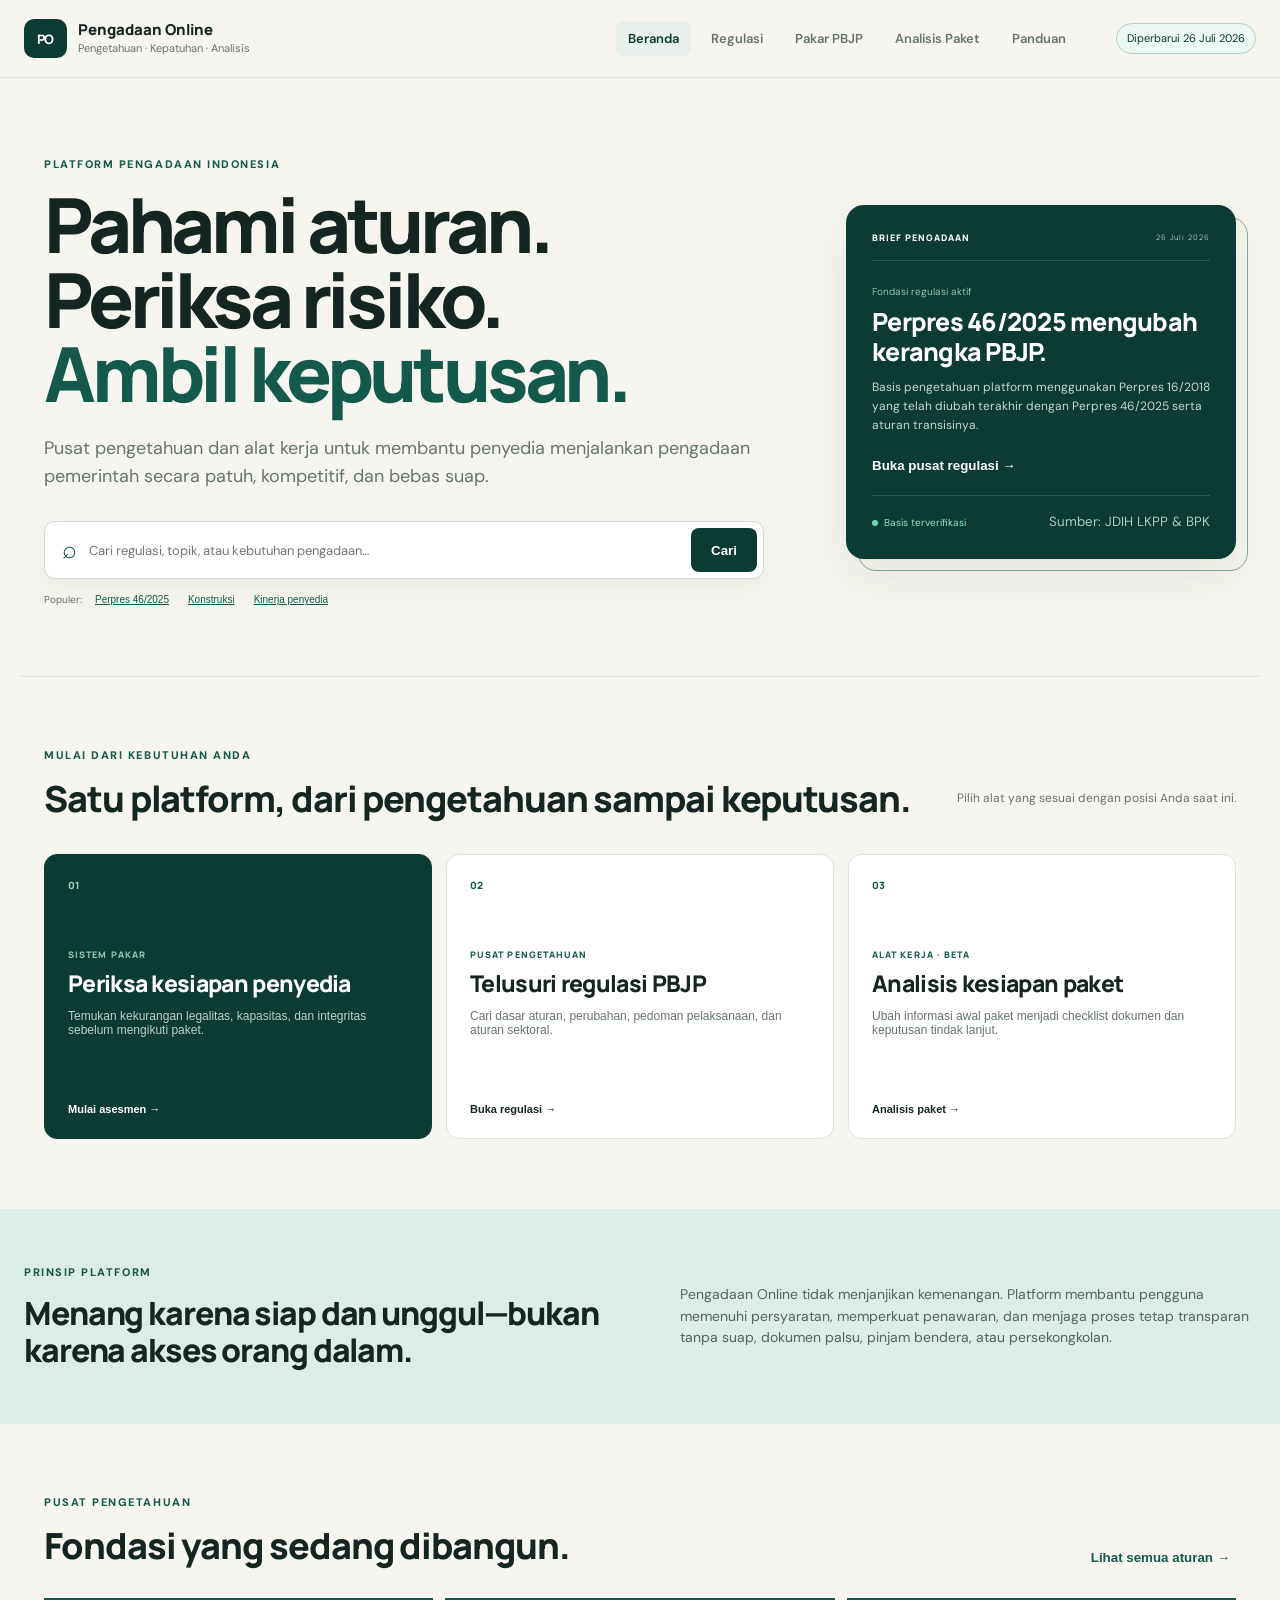
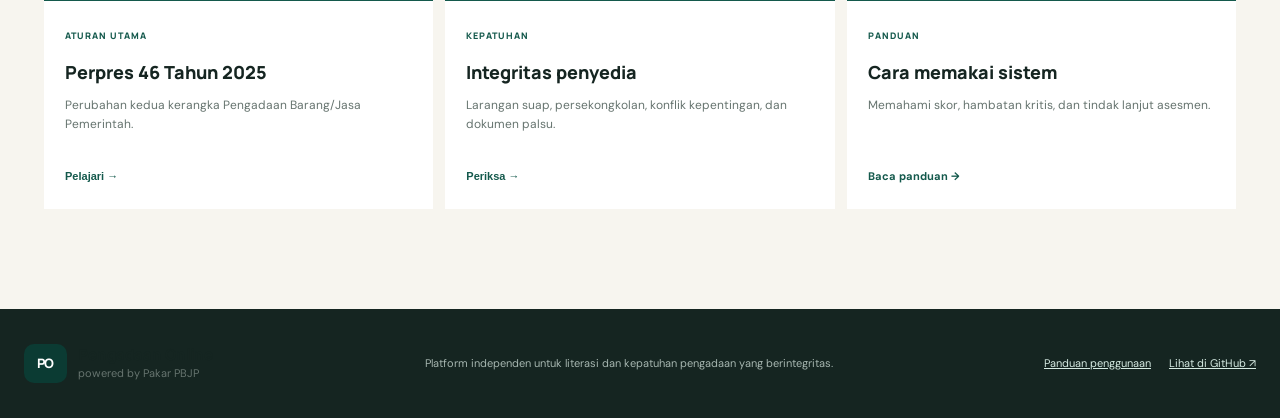
==== commit fa8125fa: "Segarkan skrip navigasi menu" ====
--- a/index.html
+++ b/index.html
@@ -181,6 +181,6 @@
     <p>Platform independen untuk literasi dan kepatuhan pengadaan yang berintegritas.</p>
     <div class="footer-links"><a href="panduan.html">Panduan penggunaan</a><a href="https://github.com/Rofikk/pakar-pbjp" target="_blank" rel="noreferrer">Lihat di GitHub ↗</a></div>
   </footer>
-  <script src="app.js"></script>
+  <script src="app.js?v=20260726-1"></script>
 </body>
 </html>
--- a/styles.css
+++ b/styles.css
@@ -6,3 +6,7 @@
 .nav-link{text-decoration:none}.footer-links{display:flex;gap:18px}.guide-hero{max-width:1240px;margin:auto;padding:64px 24px 45px;display:grid;grid-template-columns:1fr 330px;gap:55px;align-items:end}.guide-hero h1{font:800 clamp(38px,5vw,60px)/1.05 Manrope;letter-spacing:-.045em;margin:0 0 18px}.guide-hero .lead{margin:0}.guide-meta{background:var(--green);color:#fff;border-radius:14px;padding:21px}.guide-meta strong,.guide-meta small{display:block}.guide-meta strong{font:800 15px Manrope;margin-bottom:6px}.guide-meta small{font-size:11px;color:#bdd3cc}.guide-layout{max-width:1240px;margin:auto;padding:0 24px 100px;display:grid;grid-template-columns:250px minmax(0,1fr);gap:55px}.guide-toc{position:sticky;top:105px;align-self:start;border-left:1px solid var(--line);padding-left:18px}.guide-toc strong{font:800 11px Manrope;text-transform:uppercase;letter-spacing:.12em}.guide-toc a{display:block;color:var(--muted);text-decoration:none;font-size:12px;padding:7px 0}.guide-toc a:hover{color:var(--green2)}.guide-content{min-width:0}.guide-section{padding:38px 0;border-top:1px solid var(--line);scroll-margin-top:100px}.guide-section h2{font:800 29px/1.2 Manrope;letter-spacing:-.03em;margin:0 0 15px}.guide-section h3{font:800 16px Manrope;margin:25px 0 8px}.guide-section p,.guide-section li{font-size:14px;color:var(--muted)}.guide-section li{margin:7px 0}.guide-section ol,.guide-section ul{padding-left:22px}.guide-cards{display:grid;grid-template-columns:repeat(2,1fr);gap:12px;margin-top:18px}.guide-card{background:#fff;border:1px solid var(--line);border-radius:11px;padding:18px}.guide-card span{display:grid;place-items:center;width:30px;height:30px;border-radius:50%;background:var(--mint);color:var(--green);font:800 11px Manrope;margin-bottom:16px}.guide-card h3{margin:0 0 7px}.guide-card p{font-size:12px;margin:0}.guide-callout{background:#edf5f1;border-left:4px solid var(--green2);border-radius:8px;padding:16px 18px;margin:20px 0}.guide-callout.warning{background:#fff5df;border-color:var(--amber)}.guide-callout.danger{background:#fff0f0;border-color:var(--red)}.guide-callout strong{display:block;font-size:13px}.guide-callout p{font-size:12px;margin:5px 0 0}.meaning-table{width:100%;border-collapse:collapse;background:#fff;border:1px solid var(--line);font-size:12px;margin:18px 0}.meaning-table th,.meaning-table td{text-align:left;padding:12px;border-bottom:1px solid var(--line);vertical-align:top}.meaning-table th{font:800 11px Manrope;background:#eef3f0}.risk-chip{display:inline-block;padding:4px 8px;border-radius:99px;font-size:9px;font-weight:800;text-transform:uppercase}.risk-chip.red{background:#f8dddd;color:var(--red)}.risk-chip.amber{background:#f8ead1;color:var(--amber)}.risk-chip.green{background:#dcefe7;color:var(--green2)}.guide-actions{display:flex;gap:10px;margin-top:25px}.guide-actions a{text-decoration:none}
 @media(max-width:900px){.guide-hero{grid-template-columns:1fr}.guide-layout{grid-template-columns:1fr}.guide-toc{position:static;border-left:0;border-bottom:1px solid var(--line);padding:0 0 20px;display:flex;gap:12px;overflow:auto}.guide-toc strong{display:none}.guide-toc a{white-space:nowrap}}
 @media(max-width:600px){.footer-links{flex-direction:column;gap:8px}.guide-hero{padding:42px 18px 30px}.guide-layout{padding:0 18px 75px}.guide-cards{grid-template-columns:1fr}.guide-actions{flex-direction:column}.meaning-table{font-size:10px}.meaning-table th,.meaning-table td{padding:9px}}
+
+.brand-mark{width:43px;font-size:13px;letter-spacing:-.06em}.portal-hero{max-width:1240px;margin:auto;padding:78px 24px 68px;display:grid;grid-template-columns:minmax(0,1.3fr) 390px;gap:65px;align-items:center}.portal-copy h1{font:800 clamp(45px,6vw,76px)/.98 Manrope;letter-spacing:-.055em;margin:0}.portal-copy h1 em{font-style:normal;color:var(--green2)}.portal-copy .lead{max-width:720px}.portal-search{max-width:720px;height:58px;background:#fff;border:1px solid #cdd9d4;border-radius:11px;display:flex;align-items:center;padding:6px 6px 6px 17px;box-shadow:0 10px 30px rgba(17,45,38,.06)}.portal-search span{font-size:25px;color:var(--green2)}.portal-search input{flex:1;border:0;outline:0;padding:0 12px;font:13px "DM Sans";min-width:0}.portal-search button{height:44px;border:0;border-radius:8px;background:var(--green);color:#fff;padding:0 20px;font-weight:700;cursor:pointer}.quick-topics{display:flex;align-items:center;gap:7px;margin-top:13px;flex-wrap:wrap;font-size:10px;color:var(--muted)}.quick-topics button{border:0;background:transparent;text-decoration:underline;color:var(--green2);font-size:10px;cursor:pointer}.daily-brief{background:var(--green);color:#fff;border-radius:18px;padding:26px;box-shadow:var(--shadow);position:relative}.daily-brief:before{content:"";position:absolute;inset:12px -12px -12px 12px;border:1px solid #83a99e;border-radius:18px;z-index:-1}.brief-top,.brief-foot{display:flex;justify-content:space-between;align-items:center}.brief-top{font:800 9px Manrope;letter-spacing:.11em;border-bottom:1px solid rgba(255,255,255,.14);padding-bottom:16px}.brief-top small,.brief-foot small{font-weight:400;color:#adc9c0}.brief-label{font-size:10px;color:#8fc5b4;margin:23px 0 8px}.daily-brief h2{font:800 25px/1.18 Manrope;letter-spacing:-.03em;margin:0}.daily-brief>p:not(.brief-label){font-size:12px;color:#c4d8d2}.brief-link{border:0;background:transparent;color:#fff;padding:12px 0;font-weight:700;cursor:pointer}.brief-foot{border-top:1px solid rgba(255,255,255,.14);padding-top:16px;margin-top:10px}.portal-products,.knowledge-preview{max-width:1240px;margin:auto;padding:70px 24px}.portal-products{border-top:1px solid var(--line)}.portal-heading{display:flex;justify-content:space-between;align-items:end;gap:30px}.portal-heading>p{max-width:330px;color:var(--muted);font-size:12px}.product-grid{display:grid;grid-template-columns:repeat(3,1fr);gap:14px;margin-top:35px}.product-card{appearance:none;text-align:left;border:1px solid var(--line);background:#fff;border-radius:13px;padding:23px;min-height:285px;display:flex;flex-direction:column;justify-content:space-between;cursor:pointer;color:var(--ink);transition:.22s}.product-card:hover{transform:translateY(-4px);box-shadow:var(--shadow);border-color:#a7c2b8}.product-card.primary-product{background:var(--green);color:#fff;border-color:var(--green)}.product-no{font:800 10px Manrope;color:var(--green2)}.primary-product .product-no{color:#9bd0bf}.product-card small{font:800 9px Manrope;letter-spacing:.12em;color:var(--green2)}.primary-product small{color:#96c8b8}.product-card h3{font:800 23px/1.15 Manrope;letter-spacing:-.03em;margin:9px 0}.product-card p{font-size:12px;color:var(--muted)}.primary-product p{color:#b9d1ca}.product-card b{font-size:11px}.integrity-band{background:#dcece6;padding:55px max(24px,calc((100vw - 1240px)/2));display:grid;grid-template-columns:1fr 1fr;gap:80px;align-items:center}.integrity-band h2{font:800 32px/1.15 Manrope;letter-spacing:-.035em;margin:0}.integrity-band>p{color:#52675f;font-size:14px}.knowledge-preview{padding-bottom:100px}.text-button{border:0;background:transparent;color:var(--green2);font-weight:700;cursor:pointer}.knowledge-grid{display:grid;grid-template-columns:repeat(3,1fr);gap:12px;margin-top:32px}.knowledge-grid article{background:#fff;border-top:3px solid var(--green2);padding:21px}.knowledge-grid span{font:800 9px Manrope;color:var(--green2);letter-spacing:.11em}.knowledge-grid h3{font:800 18px Manrope;margin:13px 0 6px}.knowledge-grid p{font-size:12px;color:var(--muted);min-height:55px}.knowledge-grid button,.knowledge-grid a{border:0;background:transparent;padding:0;color:var(--green2);font-size:11px;font-weight:700;text-decoration:none;cursor:pointer}.analyzer-view{max-width:1240px;margin:auto;padding:55px 24px 100px}.analyzer-intro{display:flex;justify-content:space-between;align-items:start}.beta-badge{font:800 9px Manrope;color:#805d14;background:#f4e5bc;border:1px solid #dec98e;border-radius:99px;padding:7px 10px}.analyzer-layout{display:grid;grid-template-columns:minmax(0,1.25fr) minmax(320px,.75fr);gap:20px;margin-top:30px}.package-form,.package-output{background:#fff;border:1px solid var(--line);border-radius:13px;padding:25px}.field-row{display:grid;grid-template-columns:1fr 1fr;gap:13px;margin-bottom:15px}.package-form label{font:700 12px Manrope}.package-form input[type=text],.package-form input:not([type]),.package-form select{display:block;width:100%;margin-top:7px;border:1px solid var(--line);border-radius:8px;padding:12px;font:12px "DM Sans";background:#fff}.package-checks{border:1px solid var(--line);border-radius:10px;padding:18px;margin:22px 0}.package-checks legend{font:800 12px Manrope;padding:0 7px}.package-checks label{display:grid;grid-template-columns:18px 1fr;align-items:start;gap:8px;padding:8px 0;font:500 12px "DM Sans";color:var(--muted)}.integrity-confirm{display:grid!important;grid-template-columns:18px 1fr;align-items:start;gap:9px;background:#edf5f1;border-radius:8px;padding:14px;font:500 11px "DM Sans"!important}.analyzer-submit{margin-top:18px}.package-output{align-self:start;position:sticky;top:100px}.package-output.empty{text-align:center;padding:65px 30px;color:var(--muted)}.output-icon{display:grid;place-items:center;width:50px;height:50px;border-radius:50%;background:var(--mint);color:var(--green2);font-size:25px;margin:0 auto 15px}.package-output h2{font:800 21px Manrope;color:var(--ink);margin:0 0 8px}.package-output p{font-size:12px}.package-score{display:flex;align-items:center;gap:15px;border-bottom:1px solid var(--line);padding-bottom:18px;margin-bottom:15px}.package-score strong{font:800 36px Manrope;color:var(--green2)}.package-score span{font-size:11px;color:var(--muted)}.package-output ul{padding:0;list-style:none}.package-output li{font-size:11px;padding:10px 0;border-bottom:1px solid #eef1ef;display:flex;gap:8px}.package-output li:before{content:"→";color:var(--green2);font-weight:800}.decision{border-radius:7px;padding:9px 11px;font:800 10px Manrope;margin:13px 0}.decision.go{background:#dcefe7;color:var(--green2)}.decision.improve{background:#fff0d4;color:#8f5c0d}.decision.stop{background:#f8dddd;color:var(--red)}
+@media(max-width:900px){.portal-hero{grid-template-columns:1fr}.product-grid,.knowledge-grid{grid-template-columns:1fr}.integrity-band{grid-template-columns:1fr;gap:20px}.analyzer-layout{grid-template-columns:1fr}.package-output{position:static}.portal-heading{align-items:start;flex-direction:column}.daily-brief{max-width:550px}.analyzer-intro{gap:20px}}
+@media(max-width:600px){.portal-hero{padding:45px 18px}.portal-copy h1{font-size:45px}.portal-search{height:auto;align-items:stretch}.portal-search span{display:none}.portal-search input{width:100%;padding:12px 8px}.portal-search button{padding:0 13px}.portal-products,.knowledge-preview,.analyzer-view{padding-left:18px;padding-right:18px}.integrity-band{padding:42px 18px}.field-row{grid-template-columns:1fr}.analyzer-intro{flex-direction:column}.product-card{min-height:245px}}
